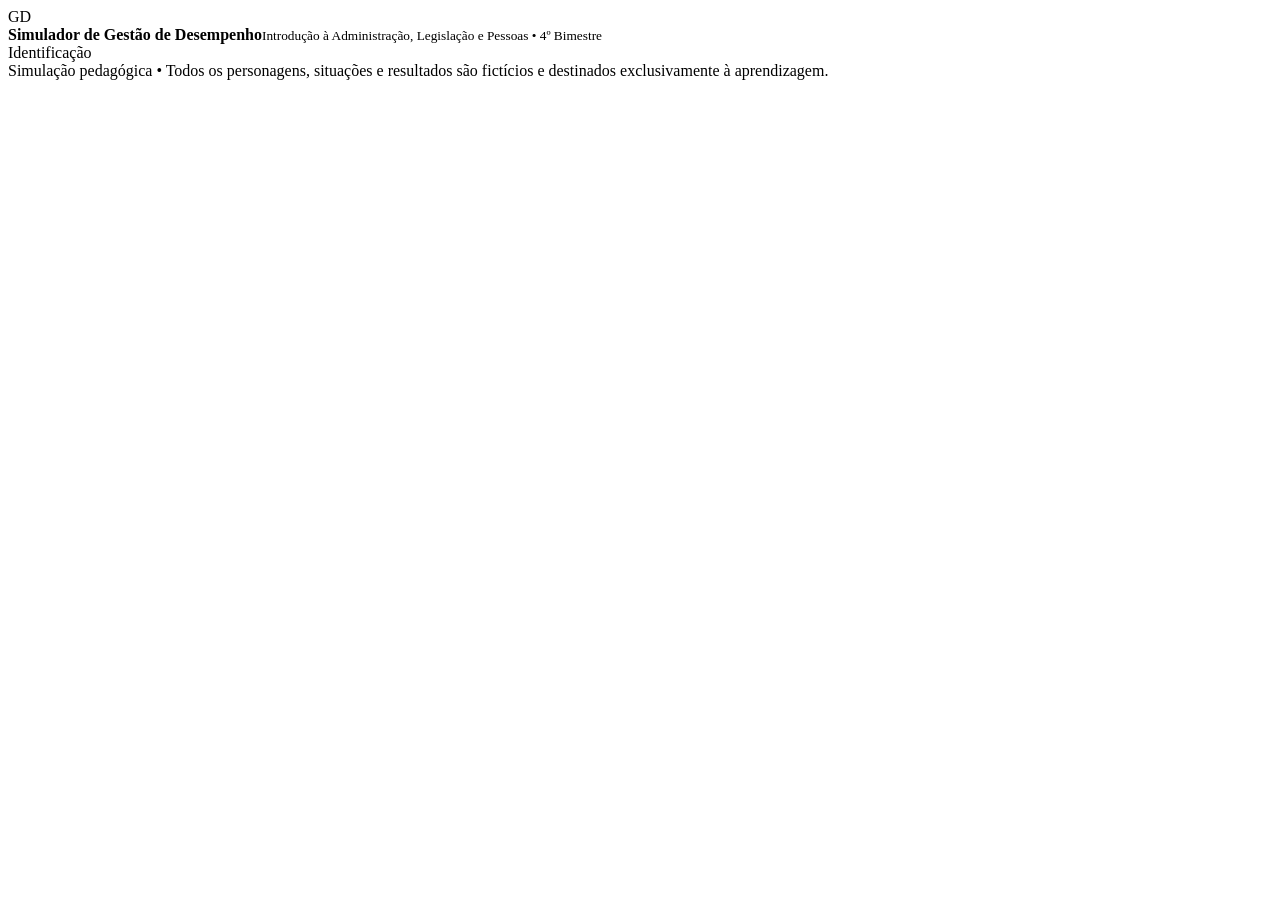
==== simulador-desempenho/index.html @ f69d26c6 "Evolui Simulador de Gestão de Desempenho" ====
<!doctype html>
<html lang="pt-BR">
<head>
<meta charset="utf-8"><meta name="viewport" content="width=device-width,initial-scale=1">
<title>Simulador de Gestão de Desempenho</title><link rel="stylesheet" href="styles.css">
</head>
<body>
<header class="topbar">
  <div class="brand"><span class="brand-mark">GD</span><div><strong>Simulador de Gestão de Desempenho</strong><small>Introdução à Administração, Legislação e Pessoas • 4º Bimestre</small></div></div>
  <div class="progress-wrap"><span id="progressText">Identificação</span><div class="progress"><i id="progressBar"></i></div></div>
</header>
<main id="app" class="shell"></main>
<footer>Simulação pedagógica • Todos os personagens, situações e resultados são fictícios e destinados exclusivamente à aprendizagem.</footer>
<script src="app.js"></script>
</body></html>
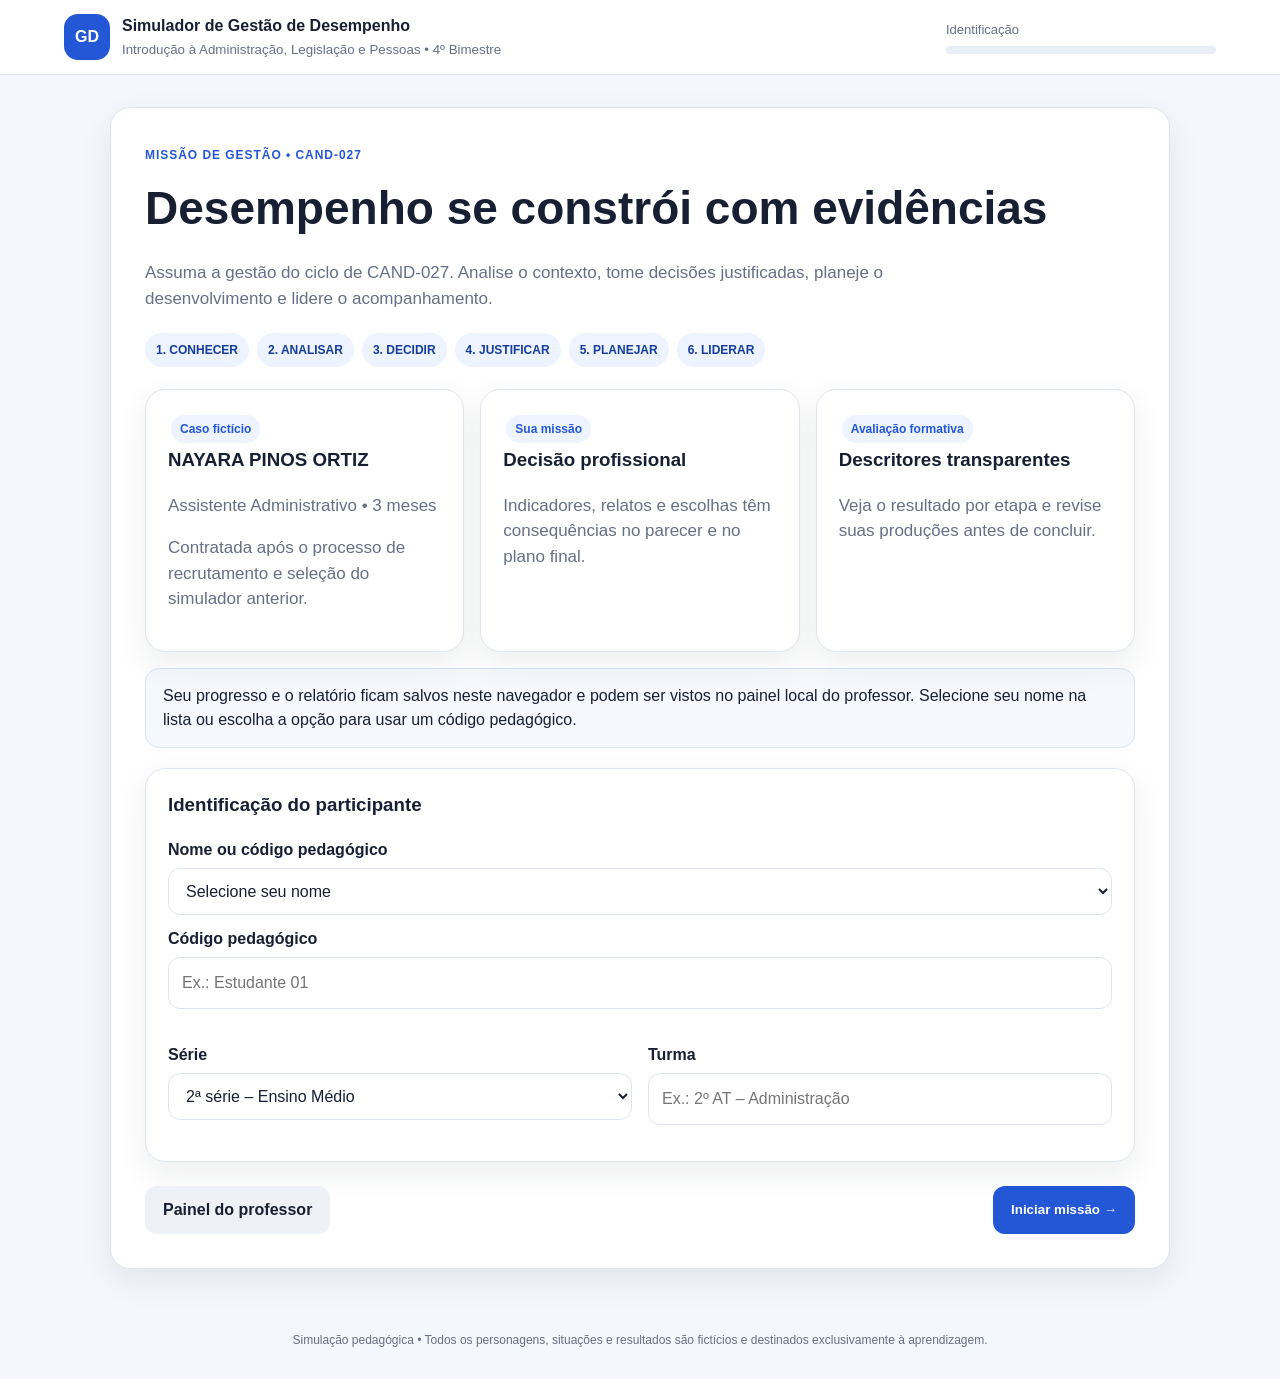
==== commit 360ef425: "Atualiza cache do seletor de participantes" ====
--- a/simulador-desempenho/index.html
+++ b/simulador-desempenho/index.html
@@ -1,15 +1,16 @@
-<!doctype html>
-<html lang="pt-BR">
-<head>
-<meta charset="utf-8"><meta name="viewport" content="width=device-width,initial-scale=1">
-<title>Simulador de Gestão de Desempenho</title><link rel="stylesheet" href="styles.css">
-</head>
-<body>
-<header class="topbar">
-  <div class="brand"><span class="brand-mark">GD</span><div><strong>Simulador de Gestão de Desempenho</strong><small>Introdução à Administração, Legislação e Pessoas • 4º Bimestre</small></div></div>
-  <div class="progress-wrap"><span id="progressText">Identificação</span><div class="progress"><i id="progressBar"></i></div></div>
-</header>
-<main id="app" class="shell"></main>
-<footer>Simulação pedagógica • Todos os personagens, situações e resultados são fictícios e destinados exclusivamente à aprendizagem.</footer>
-<script src="app.js"></script>
-</body></html>+<!doctype html>
+<html lang="pt-BR">
+<head>
+<meta charset="utf-8"><meta name="viewport" content="width=device-width,initial-scale=1">
+<title>Simulador de Gestão de Desempenho</title><link rel="stylesheet" href="styles.css">
+</head>
+<body>
+<header class="topbar">
+  <div class="brand"><span class="brand-mark">GD</span><div><strong>Simulador de Gestão de Desempenho</strong><small>Introdução à Administração, Legislação e Pessoas • 4º Bimestre</small></div></div>
+  <div class="progress-wrap"><span id="progressText">Identificação</span><div class="progress"><i id="progressBar"></i></div></div>
+</header>
+<main id="app" class="shell"></main>
+<footer>Simulação pedagógica • Todos os personagens, situações e resultados são fictícios e destinados exclusivamente à aprendizagem.</footer>
+<script src="app.js?v=roster-20261003"></script>
+</body></html>
+
--- a/simulador-desempenho/styles.css
+++ b/simulador-desempenho/styles.css
@@ -0,0 +1,3 @@
+:root{--ink:#172033;--muted:#667085;--bg:#f4f7fb;--card:#fff;--line:#dfe5ee;--primary:#2457d6;--primary2:#173d9b;--ok:#137a4b;--warn:#a15c00;--danger:#b42318;--shadow:0 12px 32px rgba(23,32,51,.08)}
+*{box-sizing:border-box}body{margin:0;font-family:Inter,Segoe UI,Arial,sans-serif;background:var(--bg);color:var(--ink);line-height:1.5}.topbar{position:sticky;top:0;z-index:10;background:#fff;border-bottom:1px solid var(--line);padding:14px 5%;display:flex;align-items:center;justify-content:space-between;gap:24px}.brand{display:flex;gap:12px;align-items:center}.brand-mark{display:grid;place-items:center;width:46px;height:46px;border-radius:14px;background:var(--primary);color:#fff;font-weight:900}.brand small{display:block;color:var(--muted);margin-top:2px}.progress-wrap{min-width:270px;color:var(--muted);font-size:13px}.progress{height:8px;background:#e9edf4;border-radius:99px;overflow:hidden;margin-top:6px}.progress i{display:block;height:100%;width:0;background:var(--primary);transition:.3s}.shell{max-width:1100px;margin:32px auto;padding:0 20px}.hero,.card{background:var(--card);border:1px solid var(--line);border-radius:20px;box-shadow:var(--shadow)}.hero{padding:34px}.hero h1{font-size:clamp(28px,4vw,46px);margin:8px 0}.hero p{color:var(--muted);font-size:17px;max-width:850px}.eyebrow{color:var(--primary);font-weight:800;text-transform:uppercase;letter-spacing:.08em;font-size:12px}.grid{display:grid;grid-template-columns:repeat(auto-fit,minmax(240px,1fr));gap:16px;margin-top:20px}.card{padding:22px}.card h3{margin-top:0}.tag{display:inline-block;padding:5px 9px;border-radius:999px;background:#edf3ff;color:var(--primary);font-size:12px;font-weight:700;margin:3px}.choice{display:block;border:1px solid var(--line);padding:16px;border-radius:14px;margin:10px 0;cursor:pointer;background:#fff;transition:.15s}.choice:hover{border-color:#9ab1ef;background:#f8faff}.choice.selected{border-color:var(--primary);background:#eef3ff}.choice input{margin-right:10px}.actions{display:flex;justify-content:space-between;gap:12px;margin-top:24px}.btn{border:0;border-radius:12px;padding:12px 18px;font-weight:800;cursor:pointer;text-decoration:none;display:inline-block}.btn.primary{background:var(--primary);color:#fff}.btn.primary:hover{background:var(--primary2)}.btn.secondary{background:#eef1f5;color:var(--ink)}.btn.danger{background:#fff0ee;color:var(--danger)}.btn:disabled{opacity:.45;cursor:not-allowed}.notice{padding:15px 17px;border-radius:14px;background:#f5f8ff;border:1px solid #d9e3ff;margin:16px 0}.metric{font-size:30px;font-weight:850}.muted{color:var(--muted)}.score{display:flex;align-items:center;gap:15px}.score-ring{width:92px;height:92px;border-radius:50%;display:grid;place-items:center;background:conic-gradient(var(--primary) var(--score),#e8ecf2 0);position:relative}.score-ring:after{content:"";position:absolute;width:70px;height:70px;border-radius:50%;background:#fff}.score-ring b{position:relative;z-index:1;font-size:20px}.field{margin:14px 0}.field label{display:block;font-weight:800;margin-bottom:6px}.field input,.field select{width:100%;padding:13px;border:1px solid var(--line);border-radius:12px;font:inherit}.stage-head{display:flex;justify-content:space-between;gap:15px;align-items:flex-start}.question{margin-top:18px}.question-number{font-size:12px;color:var(--primary);font-weight:800;text-transform:uppercase}.result-ok{color:var(--ok);font-weight:800}.result-warn{color:var(--warn);font-weight:800}.report{white-space:pre-wrap;background:#101828;color:#eef2f6;padding:20px;border-radius:14px;overflow:auto}.table-wrap{overflow:auto}.table{width:100%;border-collapse:collapse}.table th,.table td{padding:11px;border-bottom:1px solid var(--line);text-align:left;white-space:nowrap}.empty{text-align:center;padding:35px;color:var(--muted)}footer{text-align:center;color:var(--muted);font-size:12px;padding:30px}@media(max-width:760px){.topbar{align-items:flex-start;flex-direction:column}.progress-wrap{width:100%}.hero{padding:24px}.actions{flex-direction:column}.btn{width:100%;text-align:center}.stage-head{flex-direction:column}}
+.flow{display:flex;gap:8px;flex-wrap:wrap;margin:22px 0}.flow span{background:#edf3ff;color:var(--primary2);padding:8px 11px;border-radius:999px;font-size:12px;font-weight:800}.field textarea,.field select{width:100%;padding:13px;border:1px solid var(--line);border-radius:12px;font:inherit;background:#fff;color:var(--ink)}.field textarea{resize:vertical}.field input:focus,.field textarea:focus,.field select:focus{outline:3px solid #c8d6ff;border-color:var(--primary)}.field small{display:block;margin-top:5px}.detail{margin-top:22px}.small{padding:7px 10px;font-size:12px}.table{font-size:14px}.table th{background:#f8faff}.notice[role=alert]{border-color:#f2c5a5;background:#fff8f0;color:#713d12}.btn:focus-visible,a:focus-visible{outline:3px solid #8ba9ff;outline-offset:2px}@media(max-width:600px){.smart-grid{grid-template-columns:1fr}.flow{gap:5px}.flow span{font-size:11px;padding:7px 9px}}
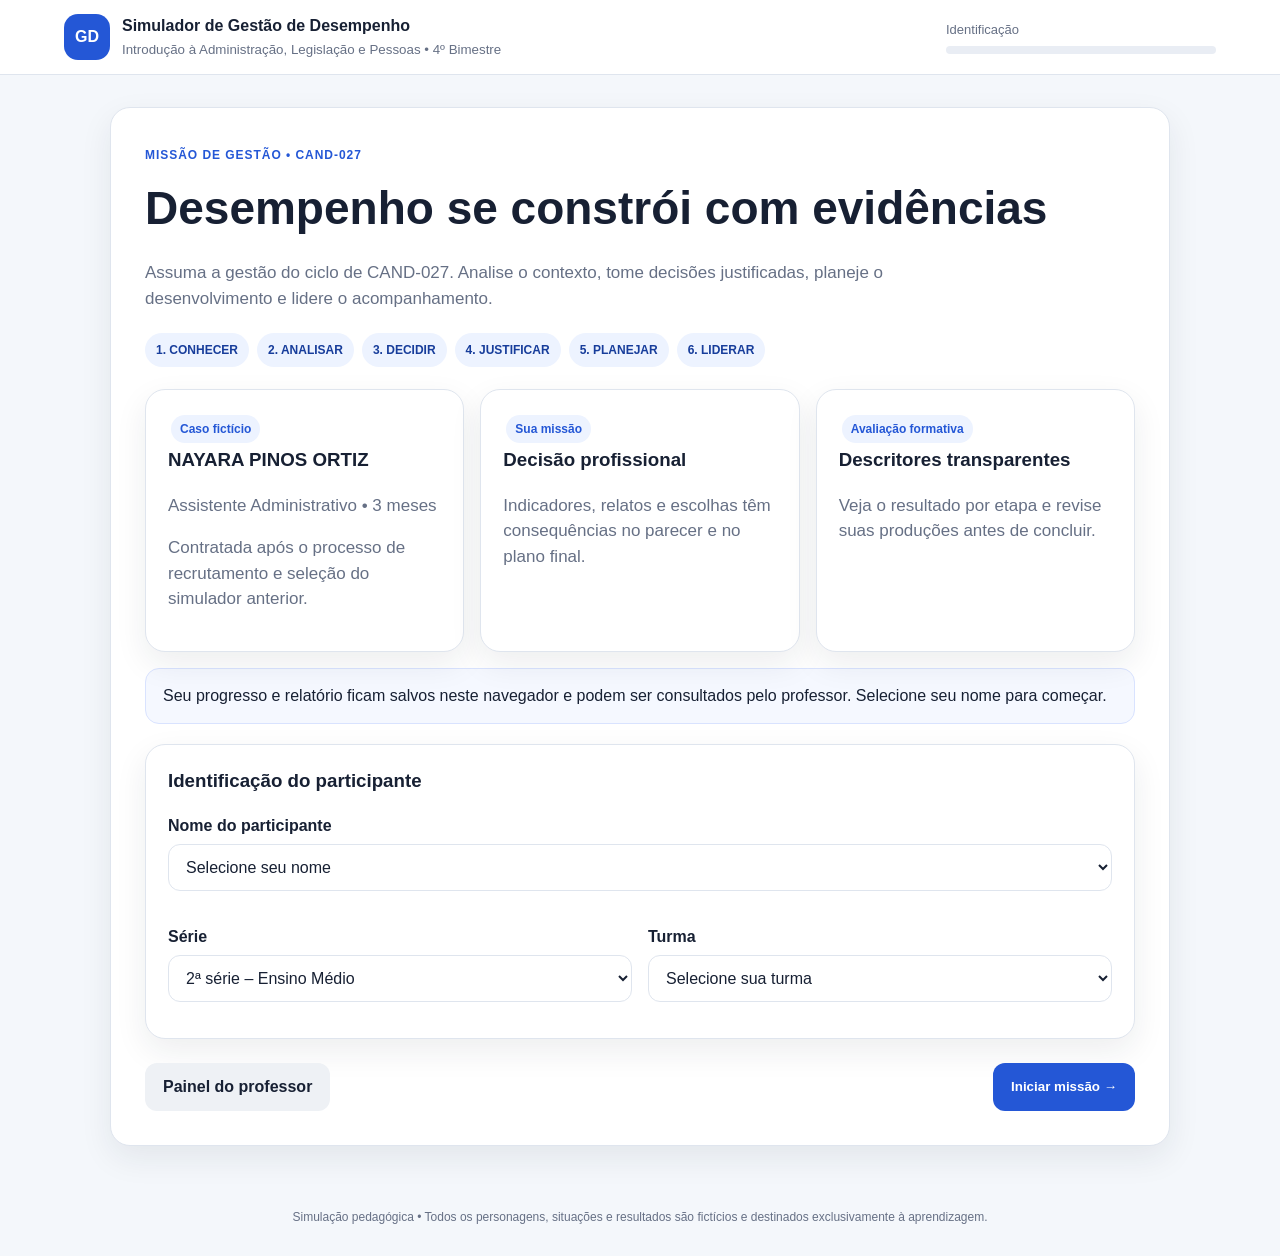
==== commit f4861b11: "Restringe identificação e acesso ao painel docente" ====
--- a/simulador-desempenho/index.html
+++ b/simulador-desempenho/index.html
@@ -2,7 +2,7 @@
 <html lang="pt-BR">
 <head>
 <meta charset="utf-8"><meta name="viewport" content="width=device-width,initial-scale=1">
-<title>Simulador de Gestão de Desempenho</title><link rel="stylesheet" href="styles.css">
+<title>Simulador de Gestão de Desempenho</title><link rel="stylesheet" href="styles.css?v=student-access-20261003">
 </head>
 <body>
 <header class="topbar">
@@ -11,6 +11,5 @@
 </header>
 <main id="app" class="shell"></main>
 <footer>Simulação pedagógica • Todos os personagens, situações e resultados são fictícios e destinados exclusivamente à aprendizagem.</footer>
-<script src="app.js?v=roster-20261003"></script>
+<script src="app.js?v=student-access-20261003"></script>
 </body></html>
-
--- a/simulador-desempenho/styles.css
+++ b/simulador-desempenho/styles.css
@@ -1,3 +1,4 @@
 :root{--ink:#172033;--muted:#667085;--bg:#f4f7fb;--card:#fff;--line:#dfe5ee;--primary:#2457d6;--primary2:#173d9b;--ok:#137a4b;--warn:#a15c00;--danger:#b42318;--shadow:0 12px 32px rgba(23,32,51,.08)}
 *{box-sizing:border-box}body{margin:0;font-family:Inter,Segoe UI,Arial,sans-serif;background:var(--bg);color:var(--ink);line-height:1.5}.topbar{position:sticky;top:0;z-index:10;background:#fff;border-bottom:1px solid var(--line);padding:14px 5%;display:flex;align-items:center;justify-content:space-between;gap:24px}.brand{display:flex;gap:12px;align-items:center}.brand-mark{display:grid;place-items:center;width:46px;height:46px;border-radius:14px;background:var(--primary);color:#fff;font-weight:900}.brand small{display:block;color:var(--muted);margin-top:2px}.progress-wrap{min-width:270px;color:var(--muted);font-size:13px}.progress{height:8px;background:#e9edf4;border-radius:99px;overflow:hidden;margin-top:6px}.progress i{display:block;height:100%;width:0;background:var(--primary);transition:.3s}.shell{max-width:1100px;margin:32px auto;padding:0 20px}.hero,.card{background:var(--card);border:1px solid var(--line);border-radius:20px;box-shadow:var(--shadow)}.hero{padding:34px}.hero h1{font-size:clamp(28px,4vw,46px);margin:8px 0}.hero p{color:var(--muted);font-size:17px;max-width:850px}.eyebrow{color:var(--primary);font-weight:800;text-transform:uppercase;letter-spacing:.08em;font-size:12px}.grid{display:grid;grid-template-columns:repeat(auto-fit,minmax(240px,1fr));gap:16px;margin-top:20px}.card{padding:22px}.card h3{margin-top:0}.tag{display:inline-block;padding:5px 9px;border-radius:999px;background:#edf3ff;color:var(--primary);font-size:12px;font-weight:700;margin:3px}.choice{display:block;border:1px solid var(--line);padding:16px;border-radius:14px;margin:10px 0;cursor:pointer;background:#fff;transition:.15s}.choice:hover{border-color:#9ab1ef;background:#f8faff}.choice.selected{border-color:var(--primary);background:#eef3ff}.choice input{margin-right:10px}.actions{display:flex;justify-content:space-between;gap:12px;margin-top:24px}.btn{border:0;border-radius:12px;padding:12px 18px;font-weight:800;cursor:pointer;text-decoration:none;display:inline-block}.btn.primary{background:var(--primary);color:#fff}.btn.primary:hover{background:var(--primary2)}.btn.secondary{background:#eef1f5;color:var(--ink)}.btn.danger{background:#fff0ee;color:var(--danger)}.btn:disabled{opacity:.45;cursor:not-allowed}.notice{padding:15px 17px;border-radius:14px;background:#f5f8ff;border:1px solid #d9e3ff;margin:16px 0}.metric{font-size:30px;font-weight:850}.muted{color:var(--muted)}.score{display:flex;align-items:center;gap:15px}.score-ring{width:92px;height:92px;border-radius:50%;display:grid;place-items:center;background:conic-gradient(var(--primary) var(--score),#e8ecf2 0);position:relative}.score-ring:after{content:"";position:absolute;width:70px;height:70px;border-radius:50%;background:#fff}.score-ring b{position:relative;z-index:1;font-size:20px}.field{margin:14px 0}.field label{display:block;font-weight:800;margin-bottom:6px}.field input,.field select{width:100%;padding:13px;border:1px solid var(--line);border-radius:12px;font:inherit}.stage-head{display:flex;justify-content:space-between;gap:15px;align-items:flex-start}.question{margin-top:18px}.question-number{font-size:12px;color:var(--primary);font-weight:800;text-transform:uppercase}.result-ok{color:var(--ok);font-weight:800}.result-warn{color:var(--warn);font-weight:800}.report{white-space:pre-wrap;background:#101828;color:#eef2f6;padding:20px;border-radius:14px;overflow:auto}.table-wrap{overflow:auto}.table{width:100%;border-collapse:collapse}.table th,.table td{padding:11px;border-bottom:1px solid var(--line);text-align:left;white-space:nowrap}.empty{text-align:center;padding:35px;color:var(--muted)}footer{text-align:center;color:var(--muted);font-size:12px;padding:30px}@media(max-width:760px){.topbar{align-items:flex-start;flex-direction:column}.progress-wrap{width:100%}.hero{padding:24px}.actions{flex-direction:column}.btn{width:100%;text-align:center}.stage-head{flex-direction:column}}
-.flow{display:flex;gap:8px;flex-wrap:wrap;margin:22px 0}.flow span{background:#edf3ff;color:var(--primary2);padding:8px 11px;border-radius:999px;font-size:12px;font-weight:800}.field textarea,.field select{width:100%;padding:13px;border:1px solid var(--line);border-radius:12px;font:inherit;background:#fff;color:var(--ink)}.field textarea{resize:vertical}.field input:focus,.field textarea:focus,.field select:focus{outline:3px solid #c8d6ff;border-color:var(--primary)}.field small{display:block;margin-top:5px}.detail{margin-top:22px}.small{padding:7px 10px;font-size:12px}.table{font-size:14px}.table th{background:#f8faff}.notice[role=alert]{border-color:#f2c5a5;background:#fff8f0;color:#713d12}.btn:focus-visible,a:focus-visible{outline:3px solid #8ba9ff;outline-offset:2px}@media(max-width:600px){.smart-grid{grid-template-columns:1fr}.flow{gap:5px}.flow span{font-size:11px;padding:7px 9px}}
+.flow{display:flex;gap:8px;flex-wrap:wrap;margin:22px 0}.flow span{background:#edf3ff;color:var(--primary2);padding:8px 11px;border-radius:999px;font-size:12px;font-weight:800}.field textarea,.field select{width:100%;padding:13px;border:1px solid var(--line);border-radius:12px;font:inherit;background:#fff;color:var(--ink)}.field textarea{resize:vertical}.field input:focus,.field textarea:focus,.field select:focus{outline:3px solid #c8d6ff;border-color:var(--primary)}.field small{display:block;margin-top:5px}.detail{margin-top:22px}.small{padding:7px 10px;font-size:12px}.table{font-size:14px}.table th{background:#f8faff}.notice[role=alert]{border-color:#f2c5a5;background:#fff8f0;color:#713d12}.btn:focus-visible,a:focus-visible{outline:3px solid #8ba9ff;outline-offset:2px}@media(max-width:600px){.smart-grid{grid-template-columns:1fr}.flow{gap:5px}.flow span{font-size:11px;padding:7px 9px}}
+.smart-list{display:grid;grid-template-columns:repeat(auto-fit,minmax(min(100%,320px),1fr));gap:12px}.smart-item p{color:var(--ink);font-size:16px;margin:12px 0}@media(max-width:600px){.smart-list{grid-template-columns:1fr}}
